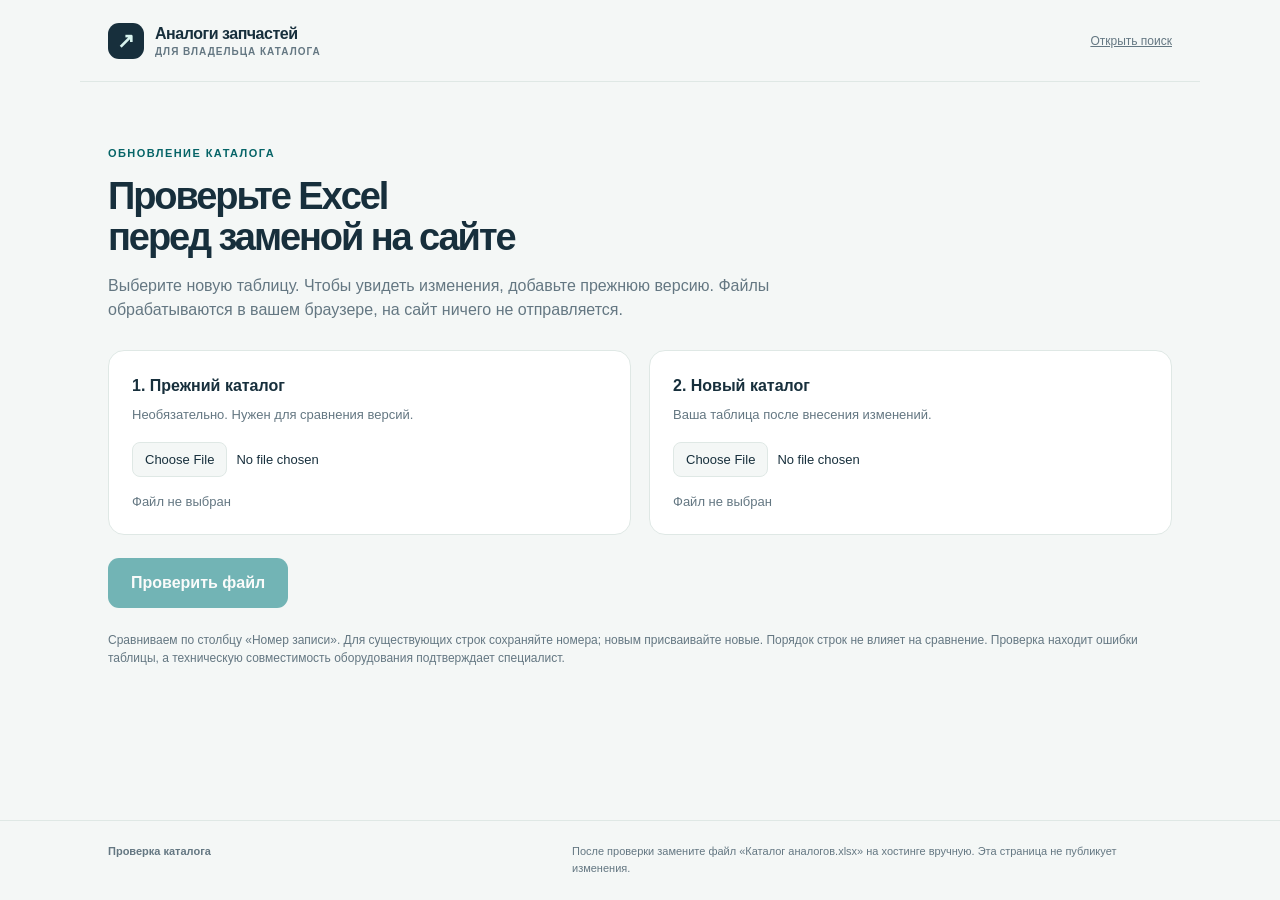
==== check.html @ 57da856e "Add files via upload" ====
<!doctype html>
<html lang="ru"><head><meta charset="utf-8"><meta name="viewport" content="width=device-width, initial-scale=1"><meta name="robots" content="noindex,nofollow"><title>Проверка обновления каталога</title><link rel="stylesheet" href="./assets/site.css"><script defer src="./assets/vendor/jszip.min.js"></script><script type="module" src="./assets/check.js"></script></head>
<body>
<header class="shell topbar"><a class="brand" href="./"><span class="mark" aria-hidden="true">↗</span><span>Аналоги запчастей<small>Для владельца каталога</small></span></a><a href="./" class="small-note">Открыть поиск</a></header>
<main class="shell"><section class="owner-intro"><div class="eyebrow">Обновление каталога</div><h1>Проверьте Excel<br>перед заменой на сайте</h1><p>Выберите новую таблицу. Чтобы увидеть изменения, добавьте прежнюю версию. Файлы обрабатываются в вашем браузере, на сайт ничего не отправляется.</p></section>
<div class="uploads"><section class="upload-box"><label for="oldFile">1. Прежний каталог</label><p>Необязательно. Нужен для сравнения версий.</p><input type="file" id="oldFile" accept=".xlsx"><div class="file-state" id="oldState">Файл не выбран</div></section><section class="upload-box"><label for="newFile">2. Новый каталог</label><p>Ваша таблица после внесения изменений.</p><input type="file" id="newFile" accept=".xlsx" required><div class="file-state" id="newState">Файл не выбран</div></section></div>
<div class="check-actions"><button type="button" class="primary" id="checkBtn" disabled>Проверить файл</button><button type="button" class="secondary" id="downloadBtn" hidden>Скачать отчёт</button><span id="progress" role="status" class="small-note"></span></div>
<p class="small-note">Сравниваем по столбцу «Номер записи». Для существующих строк сохраняйте номера; новым присваивайте новые. Порядок строк не влияет на сравнение. Проверка находит ошибки таблицы, а техническую совместимость оборудования подтверждает специалист.</p>
<section id="checkResults" class="check-results" aria-live="polite"></section>
</main><footer><div class="shell foot"><strong>Проверка каталога</strong><span>После проверки замените файл «Каталог аналогов.xlsx» на хостинге вручную. Эта страница не публикует изменения.</span></div></footer></body></html>
---- assets/site.css ----
:root{--ink:#172f3c;--muted:#647782;--accent:#087e80;--accent-dark:#066467;--line:#dfe8e5;--paper:#fff;--bg:#f4f7f6;--soft:#e7f2ef;--shadow:0 16px 45px #163d3b0b;--danger:#a43232}
*{box-sizing:border-box}body{margin:0;background:var(--bg);color:var(--ink);font:16px/1.5 -apple-system,BlinkMacSystemFont,"Segoe UI",sans-serif;-webkit-font-smoothing:antialiased}button,input,select{font:inherit}button,a{-webkit-tap-highlight-color:transparent}button{cursor:pointer}button:disabled{opacity:.55;cursor:wait}a{color:var(--accent-dark)}button:focus-visible,a:focus-visible,summary:focus-visible,input:focus-visible{outline:3px solid #63b5ab;outline-offset:4px}[hidden]{display:none!important}.shell{max-width:1120px;margin:auto;padding:0 28px}.topbar{min-height:82px;display:flex;align-items:center;justify-content:space-between;gap:18px;border-bottom:1px solid var(--line)}.brand{display:flex;align-items:center;gap:11px;font-weight:750;letter-spacing:-.03em;color:var(--ink);text-decoration:none}.mark{width:36px;height:36px;border-radius:11px;background:var(--ink);display:grid;place-items:center;color:#d9f4ef;font-size:21px}.brand small{display:block;color:var(--muted);font-size:10px;letter-spacing:.1em;text-transform:uppercase;font-weight:650;margin-top:-2px}.top-note{font-size:12px;color:var(--muted)}main{min-height:calc(100vh - 162px);padding-top:58px!important;padding-bottom:72px!important}.intro{max-width:750px;margin:0 auto 29px;text-align:center}.eyebrow{display:inline-flex;align-items:center;gap:8px;color:var(--accent-dark);font-weight:750;font-size:11px;letter-spacing:.13em;text-transform:uppercase}.dot{width:7px;height:7px;background:#28a49a;border-radius:50%}h1{font-size:clamp(34px,5vw,55px);line-height:1.08;letter-spacing:-.055em;margin:16px 0;font-weight:720}.intro p{max-width:580px;margin:auto;color:var(--muted);font-size:16px}.search-area{max-width:760px;margin:auto}.search-card{background:var(--paper);border:1px solid var(--line);border-radius:18px;padding:9px;box-shadow:var(--shadow);display:flex;align-items:center;gap:7px}.search-icon{width:23px;height:23px;margin-left:12px;color:var(--muted);flex:none}.search-card input{min-width:0;flex:1;border:0;outline:0;background:transparent;color:var(--ink);font-size:16px;padding:14px 4px;width:100%}.search-card input:focus-visible{outline-offset:0;outline-width:2px;border-radius:6px}.search-card input::-webkit-search-cancel-button{display:none}.search-card input::placeholder{color:#83939b}.clear{border:0;background:transparent;color:var(--muted);border-radius:10px;min-width:38px;min-height:44px;font-size:22px}.clear:hover{background:var(--bg)}.primary{border:0;border-radius:11px;background:var(--accent);color:white;font-weight:650;padding:13px 23px;min-height:46px}.primary:hover{background:var(--accent-dark)}.hint{margin:12px 5px;color:var(--muted);font-size:12px}.filters{display:flex;flex-wrap:wrap;gap:7px;margin-top:19px}.chip{border:1px solid var(--line);border-radius:30px;background:transparent;padding:8px 15px;color:var(--muted);font-size:13px;min-height:38px}.chip.active{background:var(--ink);color:white;border-color:var(--ink)}.chip:hover:not(.active){background:white;color:var(--ink)}.load-state{max-width:760px;margin:32px auto;text-align:center;color:var(--muted);font-size:14px}.spinner{display:inline-block;width:15px;height:15px;border:2px solid var(--line);border-top-color:var(--accent);border-radius:50%;vertical-align:-2px;margin-right:10px;animation:spin 1s linear infinite}@keyframes spin{to{transform:rotate(360deg)}}.welcome{max-width:760px;text-align:center;margin:36px auto 0;padding:28px;border-top:1px solid var(--line)}.welcome-icon{font-size:32px;line-height:1;color:var(--accent)}.welcome h2{font-size:17px;margin:10px 0 7px;letter-spacing:-.02em}.welcome p{max-width:480px;margin:0 auto;color:var(--muted);font-size:14px}.examples{display:flex;flex-wrap:wrap;justify-content:center;align-items:center;gap:4px 9px;margin:18px 0;font-size:12px;color:var(--muted)}.examples button{border:0;background:var(--soft);border-radius:7px;color:var(--accent-dark);padding:7px 9px;min-height:36px}.catalog-count{color:var(--muted);font-size:12px}.results{margin:36px auto 0;max-width:960px}.results-head{display:flex;align-items:center;justify-content:space-between;gap:15px;margin-bottom:16px}.results-head h2{font-size:20px;letter-spacing:-.025em;margin:0}.count{font-size:12px;color:var(--muted);text-align:right}.cards{display:grid;grid-template-columns:1fr 1fr;gap:16px;align-items:start}.card{min-width:0;background:var(--paper);border:1px solid var(--line);border-radius:17px;overflow:hidden;box-shadow:0 5px 18px #183d3b04}.card-top{padding:19px 21px 17px;border-bottom:1px solid var(--line);background:linear-gradient(130deg,#f8fbfa,white)}.kicker{color:var(--muted);font-size:11px;letter-spacing:.07em;text-transform:uppercase;font-weight:650}.model{font-size:22px;font-weight:740;letter-spacing:-.035em;margin:3px 0;overflow-wrap:anywhere;white-space:pre-line}.brand-name{color:var(--muted);font-size:12px}.card-category{display:inline-block;margin-top:9px;font-size:10px;letter-spacing:.03em;background:var(--soft);color:var(--accent-dark);padding:3px 8px;border-radius:6px}.match{padding:17px 21px;border-bottom:1px solid var(--line)}.match:last-child{border-bottom:0}.match-label{font-size:11px;color:var(--accent-dark);font-weight:650;margin-bottom:5px}.match-label.caution{color:#946322}.match-line{display:flex;align-items:start;justify-content:space-between;gap:10px}.match-model{font-size:16px;font-weight:680;overflow-wrap:anywhere;white-space:pre-line;line-height:1.4}.copy{display:inline-flex;align-items:center;gap:5px;flex:none;border:1px solid var(--line);background:white;color:var(--muted);padding:7px 9px;border-radius:8px;font-size:11px;min-height:36px}.copy:hover{border-color:var(--accent);color:var(--accent)}.copy svg{width:13px;height:13px}.details{margin-top:11px;font-size:12px;color:var(--muted)}summary{cursor:pointer;min-height:28px;padding:3px 0;color:var(--accent-dark);list-style-position:inside}.spec-block{margin:10px 0;white-space:pre-line;overflow-wrap:anywhere}.spec-block strong{display:block;color:var(--ink);font-size:11px;margin-bottom:3px}.spec-block p{margin:0}.card-more{border:0;border-top:1px solid var(--line);width:100%;color:var(--accent-dark);background:#fafcfb;padding:13px;font-size:13px}.secondary{border:1px solid var(--line);border-radius:10px;background:white;color:var(--ink);min-height:44px;padding:10px 20px;font-weight:600}.secondary:hover{border-color:var(--accent)}.more{display:block;margin:24px auto 0}.empty-state{max-width:760px;margin:34px auto;text-align:center;padding:32px 22px;border:1px dashed #ccdcd7;border-radius:16px;color:var(--muted)}.empty-state h2{color:var(--ink);font-size:18px;margin:0 0 8px}.empty-state p{font-size:14px;margin:6px 0}.load-error{background:#fff7f3;border:1px solid #efd4c4;border-radius:14px;padding:22px;color:var(--ink)}.load-error p{margin:5px 0 15px}.contact-slot:empty{display:none}footer{border-top:1px solid var(--line);padding:22px 0;color:var(--muted);font-size:11px}.foot{display:flex;justify-content:space-between;gap:15px;align-items:start}.foot strong{white-space:nowrap;font-weight:650}.foot>span{max-width:600px}.contacts{display:flex;flex-direction:column;gap:4px;white-space:nowrap}.toast{position:fixed;bottom:24px;left:50%;transform:translateX(-50%);z-index:10;max-width:calc(100vw - 32px);background:var(--ink);color:white;padding:12px 21px;border-radius:10px;font-size:14px;box-shadow:var(--shadow)}
.owner-intro{max-width:800px;margin-bottom:28px}.owner-intro h1{font-size:38px;margin:12px 0}.owner-intro p{color:var(--muted);max-width:690px}.uploads{display:grid;grid-template-columns:1fr 1fr;gap:18px}.upload-box{background:white;border:1px solid var(--line);border-radius:16px;padding:23px;min-width:0}.upload-box label{display:block;font-size:16px;font-weight:700;margin-bottom:7px}.upload-box p{font-size:13px;color:var(--muted);margin:0 0 17px}.upload-box input{max-width:100%;font-size:13px}.upload-box input::file-selector-button{border:1px solid var(--line);padding:9px 12px;border-radius:8px;background:var(--bg);color:var(--ink);cursor:pointer;margin-right:9px}.file-state{margin-top:15px;color:var(--muted);font-size:13px;overflow-wrap:anywhere}.check-actions{display:flex;gap:10px;align-items:center;margin:23px 0;flex-wrap:wrap}.check-results{margin-top:28px}.check-message{padding:21px;border-radius:14px;border:1px solid var(--line);background:white}.check-message.ok{background:var(--soft);border-color:#c5dfd5}.check-message.bad{background:#fff3f1;border-color:#efd1cc}.check-message h2{font-size:19px;margin:0 0 7px}.check-message p{font-size:14px;margin:5px 0;color:var(--muted)}.metrics{display:grid;grid-template-columns:repeat(4,1fr);gap:12px;margin:19px 0}.metric{background:white;border:1px solid var(--line);border-radius:12px;padding:17px;font-size:13px;color:var(--muted)}.metric b{display:block;font-size:28px;color:var(--ink);font-weight:700}.issue-list{padding-left:22px;font-size:13px}.issue-list li{margin-bottom:8px}.review-group{margin-top:18px;background:white;padding:18px 21px;border:1px solid var(--line);border-radius:13px}.review-group>summary{font-size:15px;font-weight:650}.review-row{border-top:1px solid var(--line);margin-top:14px;padding-top:14px;font-size:13px;overflow-wrap:anywhere}.review-row strong{display:block}.change-field{margin:10px 0;padding-left:12px;border-left:2px solid var(--line)}.before{color:#9b4840;white-space:pre-wrap}.after{color:var(--accent-dark);white-space:pre-wrap}.small-note{font-size:12px;color:var(--muted)}
@media(max-width:680px){.shell{padding:0 17px}.topbar{min-height:68px}.brand{font-size:15px;gap:8px}.mark{width:32px;height:32px}.top-note{display:none}main{padding-top:36px!important;padding-bottom:48px!important}.intro{margin-bottom:24px}h1{font-size:36px;margin:14px 0}.intro p{font-size:14px;max-width:340px}.search-card{padding:6px;gap:2px;border-radius:14px}.search-icon{margin-left:6px;width:20px;height:20px}.search-card input{padding:13px 3px}.search-card input::placeholder{font-size:13px}.primary.search-btn{padding:12px 13px;font-size:14px}.clear{min-width:29px}.hint{font-size:11px}.filters{gap:6px;margin-top:15px}.chip{font-size:12px;padding:8px 12px}.welcome{margin-top:25px;padding:23px 8px 4px}.welcome h2{font-size:16px}.welcome p{font-size:13px}.examples{gap:5px}.results{margin-top:28px}.results-head h2{font-size:17px}.count{font-size:11px}.cards{grid-template-columns:1fr;gap:13px}.card-top,.match{padding:16px 18px}.model{font-size:21px}.foot{display:block}.foot>span{display:block;margin-top:5px}.owner-intro h1{font-size:31px}.uploads{grid-template-columns:1fr}.upload-box{padding:20px}.metrics{grid-template-columns:1fr 1fr}.review-group{padding:15px}.metric{padding:13px}.check-actions{align-items:stretch;flex-direction:column}.check-actions button{width:100%}}
.contacts a{display:block}.has-query main{padding-top:30px!important}.has-query .intro h1{font-size:39px;margin:11px 0}.has-query .intro p{display:none}.has-query .intro{margin-bottom:21px}.card>.match-wrap+.match-wrap{border-top:1px solid var(--line)}
@media(max-width:680px){.has-query main{padding-top:24px!important}.has-query .intro h1{font-size:28px;line-height:1.12}.has-query .intro{margin-bottom:20px}.has-query .results{margin-top:23px}.match{padding-top:14px;padding-bottom:14px}}
@media(prefers-reduced-motion:reduce){*{animation:none!important;scroll-behavior:auto!important}}
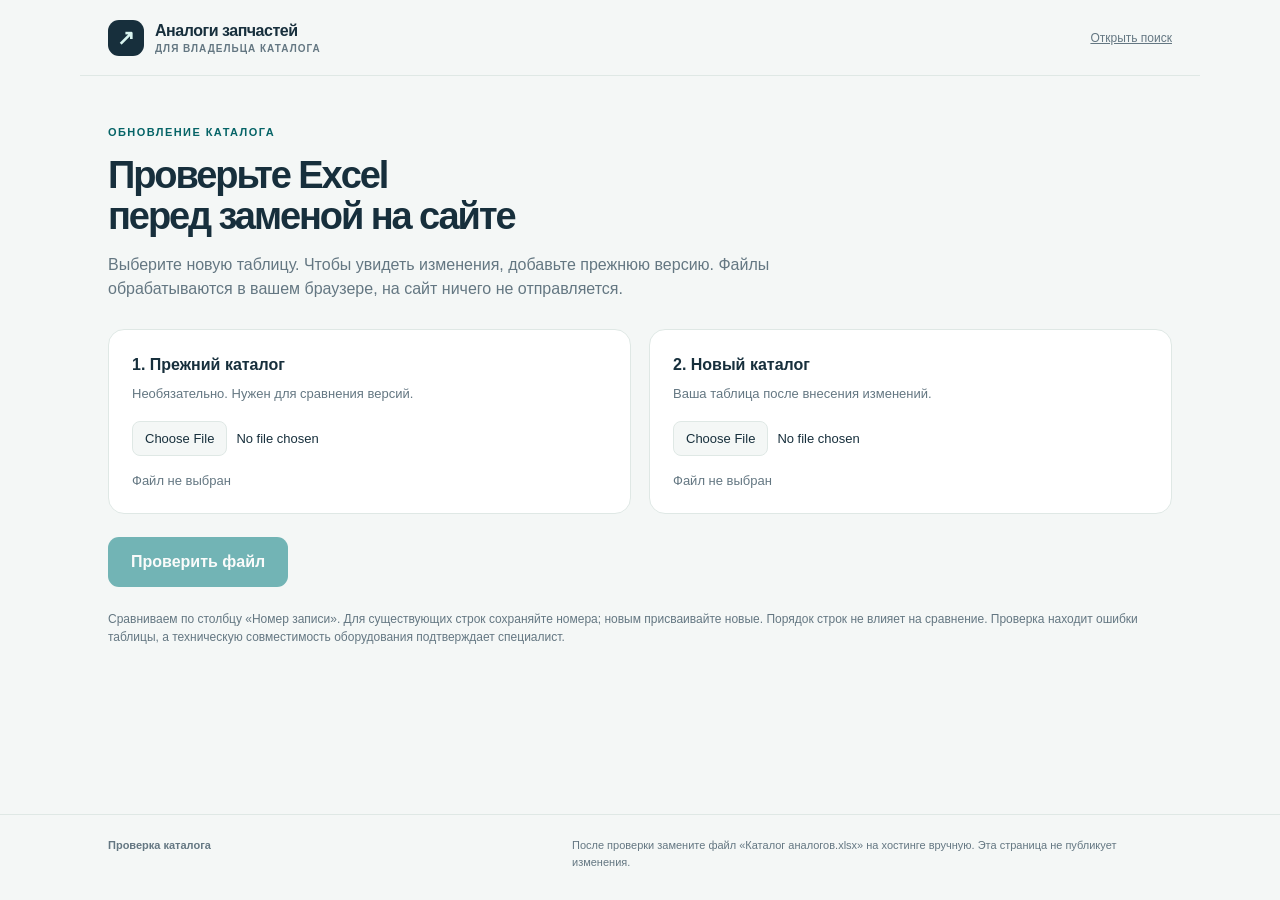
==== commit 84a52f6e: "Add files via upload" ====
--- a/check.html
+++ b/check.html
@@ -1,10 +1,10 @@
-<!doctype html>
-<html lang="ru"><head><meta charset="utf-8"><meta name="viewport" content="width=device-width, initial-scale=1"><meta name="robots" content="noindex,nofollow"><title>Проверка обновления каталога</title><link rel="stylesheet" href="./assets/site.css"><script defer src="./assets/vendor/jszip.min.js"></script><script type="module" src="./assets/check.js"></script></head>
-<body>
-<header class="shell topbar"><a class="brand" href="./"><span class="mark" aria-hidden="true">↗</span><span>Аналоги запчастей<small>Для владельца каталога</small></span></a><a href="./" class="small-note">Открыть поиск</a></header>
-<main class="shell"><section class="owner-intro"><div class="eyebrow">Обновление каталога</div><h1>Проверьте Excel<br>перед заменой на сайте</h1><p>Выберите новую таблицу. Чтобы увидеть изменения, добавьте прежнюю версию. Файлы обрабатываются в вашем браузере, на сайт ничего не отправляется.</p></section>
-<div class="uploads"><section class="upload-box"><label for="oldFile">1. Прежний каталог</label><p>Необязательно. Нужен для сравнения версий.</p><input type="file" id="oldFile" accept=".xlsx"><div class="file-state" id="oldState">Файл не выбран</div></section><section class="upload-box"><label for="newFile">2. Новый каталог</label><p>Ваша таблица после внесения изменений.</p><input type="file" id="newFile" accept=".xlsx" required><div class="file-state" id="newState">Файл не выбран</div></section></div>
-<div class="check-actions"><button type="button" class="primary" id="checkBtn" disabled>Проверить файл</button><button type="button" class="secondary" id="downloadBtn" hidden>Скачать отчёт</button><span id="progress" role="status" class="small-note"></span></div>
-<p class="small-note">Сравниваем по столбцу «Номер записи». Для существующих строк сохраняйте номера; новым присваивайте новые. Порядок строк не влияет на сравнение. Проверка находит ошибки таблицы, а техническую совместимость оборудования подтверждает специалист.</p>
-<section id="checkResults" class="check-results" aria-live="polite"></section>
-</main><footer><div class="shell foot"><strong>Проверка каталога</strong><span>После проверки замените файл «Каталог аналогов.xlsx» на хостинге вручную. Эта страница не публикует изменения.</span></div></footer></body></html>
+<!doctype html>
+<html lang="ru"><head><meta charset="utf-8"><meta name="viewport" content="width=device-width, initial-scale=1"><meta name="robots" content="noindex,nofollow"><title>Проверка обновления каталога</title><link rel="stylesheet" href="./assets/site.css?v=20261116-2"><script defer src="./assets/vendor/jszip.min.js?v=20261116-2"></script><script type="module" src="./assets/check.js?v=20261116-2"></script></head>
+<body>
+<header class="shell topbar"><a class="brand" href="./"><span class="mark" aria-hidden="true">↗</span><span>Аналоги запчастей<small>Для владельца каталога</small></span></a><a href="./" class="small-note">Открыть поиск</a></header>
+<main class="shell"><section class="owner-intro"><div class="eyebrow">Обновление каталога</div><h1>Проверьте Excel<br>перед заменой на сайте</h1><p>Выберите новую таблицу. Чтобы увидеть изменения, добавьте прежнюю версию. Файлы обрабатываются в вашем браузере, на сайт ничего не отправляется.</p></section>
+<div class="uploads"><section class="upload-box"><label for="oldFile">1. Прежний каталог</label><p>Необязательно. Нужен для сравнения версий.</p><input type="file" id="oldFile" accept=".xlsx"><div class="file-state" id="oldState">Файл не выбран</div></section><section class="upload-box"><label for="newFile">2. Новый каталог</label><p>Ваша таблица после внесения изменений.</p><input type="file" id="newFile" accept=".xlsx" required><div class="file-state" id="newState">Файл не выбран</div></section></div>
+<div class="check-actions"><button type="button" class="primary" id="checkBtn" disabled>Проверить файл</button><button type="button" class="secondary" id="downloadBtn" hidden>Скачать отчёт</button><span id="progress" role="status" class="small-note"></span></div>
+<p class="small-note">Сравниваем по столбцу «Номер записи». Для существующих строк сохраняйте номера; новым присваивайте новые. Порядок строк не влияет на сравнение. Проверка находит ошибки таблицы, а техническую совместимость оборудования подтверждает специалист.</p>
+<section id="checkResults" class="check-results" aria-live="polite"></section>
+</main><footer><div class="shell foot"><strong>Проверка каталога</strong><span>После проверки замените файл «Каталог аналогов.xlsx» на хостинге вручную. Эта страница не публикует изменения.</span></div></footer></body></html>
--- a/assets/site.css
+++ b/assets/site.css
@@ -4,4 +4,18 @@
 @media(max-width:680px){.shell{padding:0 17px}.topbar{min-height:68px}.brand{font-size:15px;gap:8px}.mark{width:32px;height:32px}.top-note{display:none}main{padding-top:36px!important;padding-bottom:48px!important}.intro{margin-bottom:24px}h1{font-size:36px;margin:14px 0}.intro p{font-size:14px;max-width:340px}.search-card{padding:6px;gap:2px;border-radius:14px}.search-icon{margin-left:6px;width:20px;height:20px}.search-card input{padding:13px 3px}.search-card input::placeholder{font-size:13px}.primary.search-btn{padding:12px 13px;font-size:14px}.clear{min-width:29px}.hint{font-size:11px}.filters{gap:6px;margin-top:15px}.chip{font-size:12px;padding:8px 12px}.welcome{margin-top:25px;padding:23px 8px 4px}.welcome h2{font-size:16px}.welcome p{font-size:13px}.examples{gap:5px}.results{margin-top:28px}.results-head h2{font-size:17px}.count{font-size:11px}.cards{grid-template-columns:1fr;gap:13px}.card-top,.match{padding:16px 18px}.model{font-size:21px}.foot{display:block}.foot>span{display:block;margin-top:5px}.owner-intro h1{font-size:31px}.uploads{grid-template-columns:1fr}.upload-box{padding:20px}.metrics{grid-template-columns:1fr 1fr}.review-group{padding:15px}.metric{padding:13px}.check-actions{align-items:stretch;flex-direction:column}.check-actions button{width:100%}}
 .contacts a{display:block}.has-query main{padding-top:30px!important}.has-query .intro h1{font-size:39px;margin:11px 0}.has-query .intro p{display:none}.has-query .intro{margin-bottom:21px}.card>.match-wrap+.match-wrap{border-top:1px solid var(--line)}
 @media(max-width:680px){.has-query main{padding-top:24px!important}.has-query .intro h1{font-size:28px;line-height:1.12}.has-query .intro{margin-bottom:20px}.has-query .results{margin-top:23px}.match{padding-top:14px;padding-bottom:14px}}
+/* Search-first catalogue: the replacement code is the primary content. */
+.topbar{position:sticky;top:0;background:var(--bg);z-index:5;min-height:76px}.header-order{font-size:13px;padding:11px 17px;min-height:42px;white-space:nowrap}.header-order span{margin-left:12px}main{padding-top:43px!important}.intro h1{font-size:clamp(34px,4vw,49px);margin:13px 0}.intro p{font-size:15px}.intro{margin-bottom:24px}.has-query main{padding-top:23px!important}.has-query .intro{margin-bottom:17px}.has-query .intro .eyebrow{display:none}.has-query .intro h1{font-size:26px;line-height:1.2;margin:0}.has-query .intro h1 br{display:none}.results{max-width:960px;margin-top:28px}.cards{grid-template-columns:1fr;gap:25px}.card{border-radius:18px;box-shadow:var(--shadow)}.exact-card{border-color:#b7d8ce}.card-top{padding:21px 24px;background:#eaf3ef}.similar-card .card-top{background:#f1f4f3}.found-context{display:flex;justify-content:space-between;gap:10px;align-items:center;margin-bottom:9px}.kicker{font-size:11px;letter-spacing:.06em}.match-status{font-size:11px;color:var(--accent-dark);font-weight:600}.similar-card .match-status{color:var(--muted)}.model{font-size:26px;line-height:1.25;margin:3px 0 7px}.source-meta{display:flex;gap:7px 14px;flex-wrap:wrap;align-items:center;color:var(--muted);font-size:12px}.source-meta>span+span:not(.voltage){border-left:1px solid #cbdad4;padding-left:14px}.voltage{display:inline-block;background:#fff0d0;border:1px solid #e5c991;border-radius:5px;padding:2px 7px;font-size:11px;color:#765312;font-weight:750;letter-spacing:0;white-space:nowrap}.options-section{padding:20px 24px 23px}.options-section+.options-section{border-top:1px solid var(--line)}.options-heading{display:flex;align-items:center;gap:10px;margin-bottom:15px}.options-heading h3{font-size:17px;margin:0;letter-spacing:-.025em}.options-heading>span{font-size:11px;min-width:24px;text-align:center;padding:2px 6px;border-radius:20px;background:var(--soft);color:var(--accent-dark);font-weight:700}.options-grid{display:grid;grid-template-columns:1fr 1fr;gap:12px}.options-grid>.match{padding:16px 17px;background:white;border:1px solid var(--line);border-radius:12px;min-width:0}.match-label{font-size:11px;font-weight:700;margin-bottom:5px}.match-model{font-size:20px;line-height:1.3;font-weight:750;letter-spacing:-.025em;margin:0;white-space:pre-line;overflow-wrap:anywhere}.option-title{display:flex;gap:7px;align-items:center;flex-wrap:wrap;margin-bottom:4px}.brand-name{font-size:12px}.quick-specs{font-size:12px;color:var(--muted);line-height:1.5;margin:10px 0 0;overflow-wrap:anywhere}.match-actions{display:flex;gap:8px;align-items:center;flex-wrap:wrap;margin-top:13px}.option-order{min-height:38px;padding:8px 12px;font-size:12px;border-radius:8px}.copy{min-height:38px;font-size:11px;padding:8px 10px}.details{margin-top:9px;font-size:12px}.details summary{font-size:11px;min-height:30px}.spec-block{line-height:1.6}.order-dialog{border:1px solid var(--line);border-radius:19px;background:var(--paper);color:var(--ink);padding:27px;max-width:570px;width:calc(100% - 32px);max-height:calc(100dvh - 32px);box-shadow:0 24px 90px #102b3240;overflow-y:auto}.order-dialog::backdrop{background:#132d3a66;backdrop-filter:blur(3px)}.dialog-head{display:flex;justify-content:space-between;gap:10px;align-items:start}.dialog-head h2{font-size:25px;letter-spacing:-.03em;margin:7px 0}.dialog-close{border:1px solid var(--line);background:var(--bg);border-radius:10px;min-width:38px;min-height:38px;color:var(--ink);font-size:24px;line-height:1}.order-description{color:var(--muted);font-size:14px;margin:10px 0 20px}.order-dialog label{display:block;font-size:12px;font-weight:700;margin-bottom:8px}.order-dialog textarea{width:100%;resize:vertical;min-height:150px;max-height:310px;border:1px solid #c9d9d2;border-radius:10px;background:#f8fbf9;color:var(--ink);font-family:inherit;font-size:14px;line-height:1.65;padding:14px}.order-steps{display:grid;grid-template-columns:1fr 1fr;gap:9px;margin:17px 0 12px}.order-steps>*{text-align:center;font-size:12px;min-height:44px;padding:12px 9px;border-radius:9px}.max-button{display:block;text-decoration:none}.order-dialog .small-note{margin:0;min-height:34px}
+@media(max-width:680px){.topbar{min-height:68px;gap:8px}.brand{font-size:13px;gap:7px}.brand small{font-size:8px}.mark{width:29px;height:29px;border-radius:9px}.header-order{font-size:11px;padding:10px 11px;min-height:38px}.header-order span{display:none}.intro .eyebrow{font-size:9px;letter-spacing:.08em}.intro h1{font-size:34px}.has-query main{padding-top:18px!important}.has-query .intro h1{font-size:19px}.has-query .intro{margin-bottom:15px}.has-query .intro h1 br{display:inline}.has-query .intro h1 br:after{content:' '}.filters{margin-top:12px}.has-query .results{margin-top:20px}.results-head h2{font-size:16px}.count{font-size:10px}.cards{gap:18px}.card-top{padding:17px}.found-context{align-items:start}.match-status{font-size:10px;text-align:right}.model{font-size:23px}.source-meta{font-size:11px;gap:6px 10px}.source-meta>span+span:not(.voltage){padding-left:10px}.options-section{padding:17px 13px}.options-heading{margin:0 4px 12px}.options-heading h3{font-size:16px}.options-grid{grid-template-columns:1fr;gap:10px}.options-grid>.match{padding:15px}.match-model{font-size:21px}.match-actions{gap:7px;margin-top:12px}.option-order{font-size:12px;flex:1;min-height:41px}.copy{min-height:41px}.quick-specs{font-size:12px}.order-dialog{padding:20px}.dialog-head h2{font-size:22px}.order-steps{grid-template-columns:1fr}.order-steps>*{font-size:13px}.order-dialog textarea{font-size:16px}.order-description{font-size:13px}}
+.context-explanation{font-size:13px;color:var(--muted);line-height:1.6;max-width:720px;margin:-3px 0 16px}.context-relation{font-size:12px;color:var(--muted);margin:8px 0 0;overflow-wrap:anywhere}.unknown-brand{color:#78858c;font-size:11px}.article-context{background:#fafcfb}.article-context .options-heading h3{font-size:16px}
+@media(max-width:680px){.options-heading{align-items:flex-start}.options-heading h3{line-height:1.4}.options-heading>span{flex:none;margin-top:2px}.context-explanation{font-size:12px;padding:0 4px}.article-context .options-heading h3{font-size:15px}}
+/* Compact replacement list: manufacturer + full model, one result per row. */
+.has-query .intro{display:none}.has-query .results{margin-top:22px}.options-section{padding:17px 22px}.options-grid{display:block;border-top:1px solid var(--line)}.options-grid>.match{display:grid;grid-template-columns:minmax(0,1fr) auto;align-items:center;gap:0 16px;padding:13px 0;border:0;border-bottom:1px solid var(--line);border-radius:0;background:transparent}.options-grid>.match:last-child{border-bottom:0}.result-main{min-width:0}.result-identity{display:flex;align-items:baseline;flex-wrap:wrap;gap:3px 10px}.result-identity .brand-name{font-size:14px;color:var(--muted)}.result-identity .unknown-brand{font-size:12px}.result-identity .match-model{font-size:18px;line-height:1.45}.match-label{font-size:10px;margin-bottom:2px;font-weight:600}.match-actions{margin:0;gap:6px;flex-wrap:nowrap}.option-order{font-size:11px;min-height:35px;padding:7px 12px}.copy{min-height:35px;padding:7px 9px}.context-relation{display:block;font-size:11px;margin-top:3px}.match>.details{grid-column:1/-1;margin-top:2px}.details summary{min-height:24px;padding:2px 0;font-size:10px}.options-heading{margin-bottom:10px}.options-heading h3{font-size:16px}.card-top{padding:17px 22px}.model{font-size:24px}.context-explanation{font-size:12px;margin-bottom:11px;line-height:1.5}.article-context{background:#fbfcfc}.card{box-shadow:none}.brand-name.unknown-brand{color:#7c878d}
+@media(max-width:680px){.options-section{padding:14px 16px}.options-heading{margin-left:0}.options-heading h3{font-size:15px}.options-grid>.match{gap:8px;padding:12px 0;grid-template-columns:1fr}.result-identity{gap:2px 8px}.result-identity .brand-name{font-size:13px}.result-identity .match-model{font-size:18px}.match-actions{justify-content:flex-start;margin-top:2px}.option-order{flex:none;min-height:36px;padding:7px 15px}.copy{min-height:36px}.match>.details{margin-top:0}.card-top{padding:15px 17px}.context-explanation{padding:0}.context-relation{margin-top:2px}}
+.options-grid .match-label{display:none}.options-grid .match-label.caution{display:block}.options-grid>.match{padding-top:11px;padding-bottom:11px}.result-identity .brand-name{font-size:14px}.result-identity .match-model{font-size:18px}
+.no-analog-state h3{font-size:18px;margin:0 0 7px}.no-analog-state p{font-size:14px;color:var(--muted);margin:0 0 16px}.no-analog-state{padding-top:24px;padding-bottom:24px}
+.source-evidence{margin-top:13px;padding:11px 12px;border-left:2px solid #bdd9d0;background:#f4f8f6;font-size:11px;overflow-wrap:anywhere}.source-evidence p{margin:5px 0;white-space:pre-line}.source-evidence small{color:var(--muted)}.basis-explanation{font-size:12px;line-height:1.6;color:var(--muted);margin:10px 0}
+.quick-messengers{display:inline-flex;flex-wrap:wrap;gap:5px 14px;margin-left:4px;vertical-align:middle}.quick-messengers a{display:inline-flex;align-items:center;min-height:32px}.order-steps{grid-template-columns:1fr;gap:17px}.order-steps>.messenger-choice{padding:0;text-align:left;min-height:0}.messenger-choice p{font-size:12px;color:var(--muted);font-weight:600;margin:0 0 9px}.messenger-options{display:grid;grid-template-columns:repeat(3,minmax(0,1fr));gap:8px}.messenger-link{display:flex;justify-content:center;align-items:center;border:1px solid #c9d9d2;background:white;color:var(--ink);border-radius:9px;min-height:45px;padding:10px 5px;text-decoration:none;font-size:13px;font-weight:650}.messenger-link:hover{background:var(--soft);border-color:var(--accent)}
+@media(max-width:680px){.max-slot{line-height:1.7}.quick-messengers{gap:4px 14px;margin-left:0}.messenger-options{gap:6px}.messenger-link{font-size:12px;min-height:45px}}
 @media(prefers-reduced-motion:reduce){*{animation:none!important;scroll-behavior:auto!important}}
+
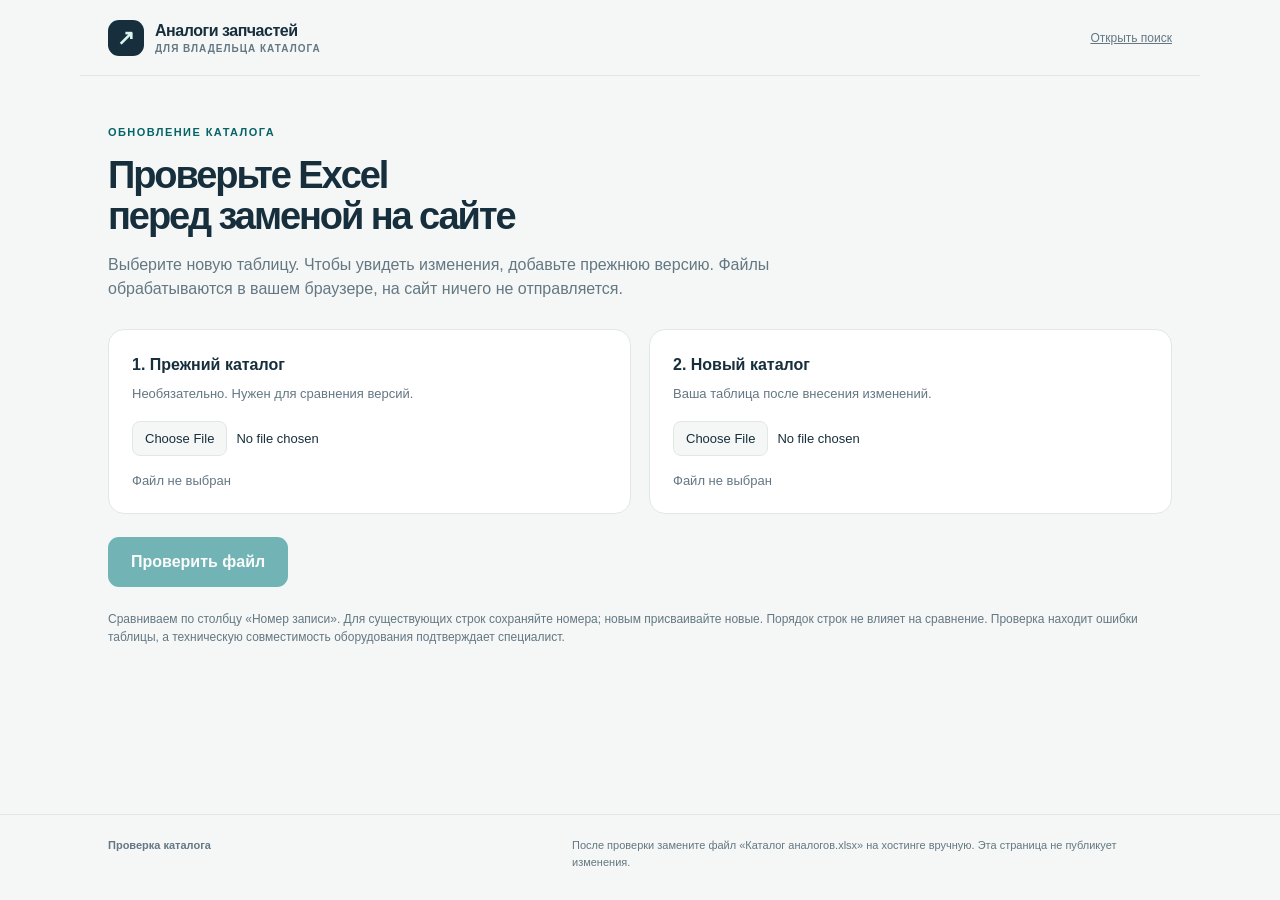
==== commit 8bda6d42: "Add files via upload" ====
--- a/check.html
+++ b/check.html
@@ -1,5 +1,5 @@
 <!doctype html>
-<html lang="ru"><head><meta charset="utf-8"><meta name="viewport" content="width=device-width, initial-scale=1"><meta name="robots" content="noindex,nofollow"><title>Проверка обновления каталога</title><link rel="stylesheet" href="./assets/site.css?v=20261116-2"><script defer src="./assets/vendor/jszip.min.js?v=20261116-2"></script><script type="module" src="./assets/check.js?v=20261116-2"></script></head>
+<html lang="ru"><head><meta charset="utf-8"><meta name="viewport" content="width=device-width, initial-scale=1"><meta name="robots" content="noindex,nofollow"><title>Проверка обновления каталога</title><link rel="stylesheet" href="./assets/site.css?v=20261116-3"><script defer src="./assets/vendor/jszip.min.js?v=20261116-3"></script><script type="module" src="./assets/check.js?v=20261116-3"></script></head>
 <body>
 <header class="shell topbar"><a class="brand" href="./"><span class="mark" aria-hidden="true">↗</span><span>Аналоги запчастей<small>Для владельца каталога</small></span></a><a href="./" class="small-note">Открыть поиск</a></header>
 <main class="shell"><section class="owner-intro"><div class="eyebrow">Обновление каталога</div><h1>Проверьте Excel<br>перед заменой на сайте</h1><p>Выберите новую таблицу. Чтобы увидеть изменения, добавьте прежнюю версию. Файлы обрабатываются в вашем браузере, на сайт ничего не отправляется.</p></section>
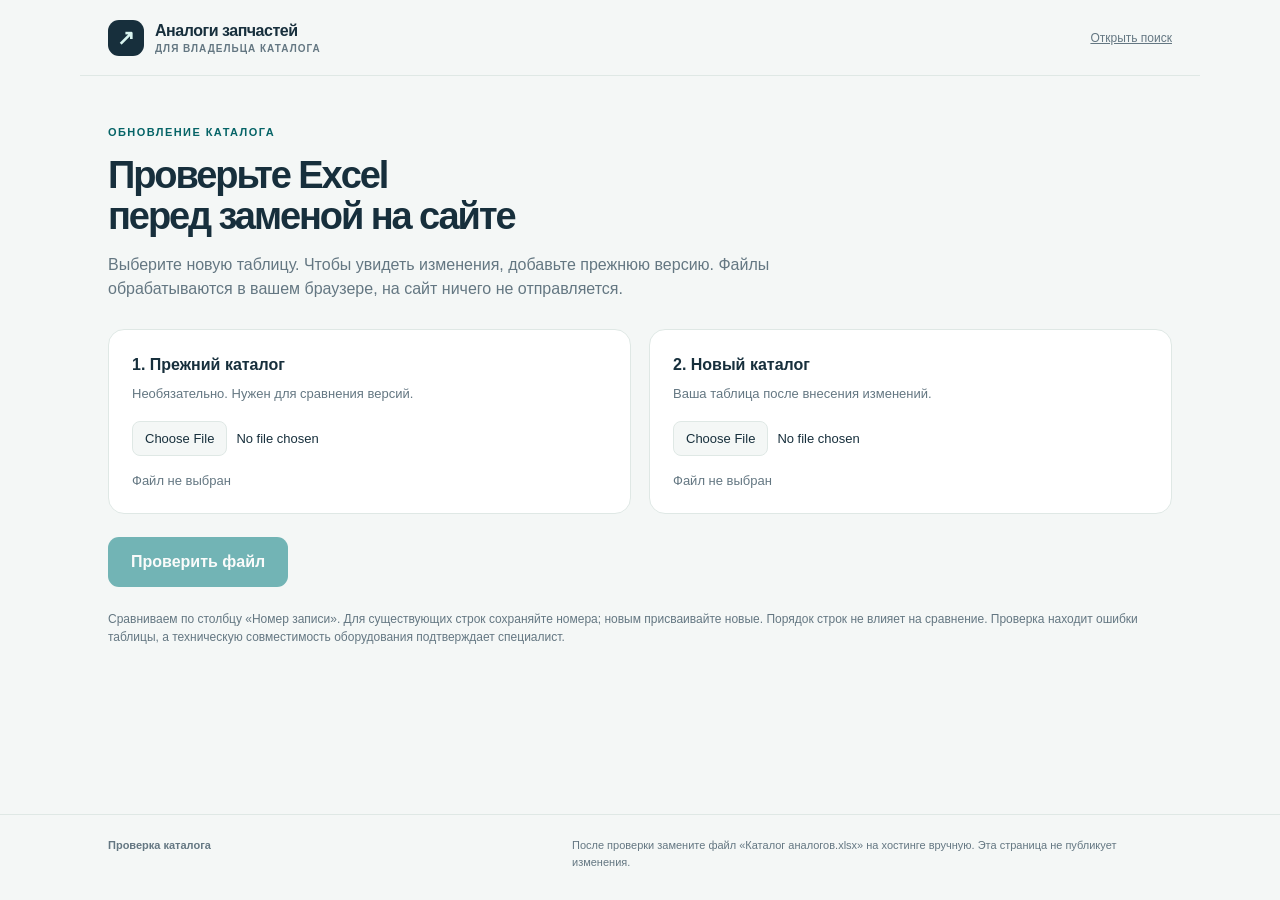
==== commit c7870adb: "Add files via upload" ====
--- a/check.html
+++ b/check.html
@@ -1,5 +1,5 @@
 <!doctype html>
-<html lang="ru"><head><meta charset="utf-8"><meta name="viewport" content="width=device-width, initial-scale=1"><meta name="robots" content="noindex,nofollow"><title>Проверка обновления каталога</title><link rel="stylesheet" href="./assets/site.css?v=20261116-3"><script defer src="./assets/vendor/jszip.min.js?v=20261116-3"></script><script type="module" src="./assets/check.js?v=20261116-3"></script></head>
+<html lang="ru"><head><meta charset="utf-8"><meta name="viewport" content="width=device-width, initial-scale=1"><meta name="robots" content="noindex,nofollow"><title>Проверка обновления каталога</title><link rel="stylesheet" href="./assets/site.css?v=20261117-check1"><script defer src="./assets/vendor/jszip.min.js?v=20261117-check1"></script><script type="module" src="./assets/check.js?v=20261117-check1"></script><link rel="icon" type="image/svg+xml" href="./assets/checker-icon.svg?v=20261117-check1"><link rel="icon" type="image/png" sizes="32x32" href="./assets/checker-icon-32.png?v=20261117-check1"><link rel="apple-touch-icon" sizes="180x180" href="./assets/checker-icon-180.png?v=20261117-check1"><meta name="application-name" content="Проверка Excel"><meta name="apple-mobile-web-app-title" content="Проверка Excel"></head>
 <body>
 <header class="shell topbar"><a class="brand" href="./"><span class="mark" aria-hidden="true">↗</span><span>Аналоги запчастей<small>Для владельца каталога</small></span></a><a href="./" class="small-note">Открыть поиск</a></header>
 <main class="shell"><section class="owner-intro"><div class="eyebrow">Обновление каталога</div><h1>Проверьте Excel<br>перед заменой на сайте</h1><p>Выберите новую таблицу. Чтобы увидеть изменения, добавьте прежнюю версию. Файлы обрабатываются в вашем браузере, на сайт ничего не отправляется.</p></section>
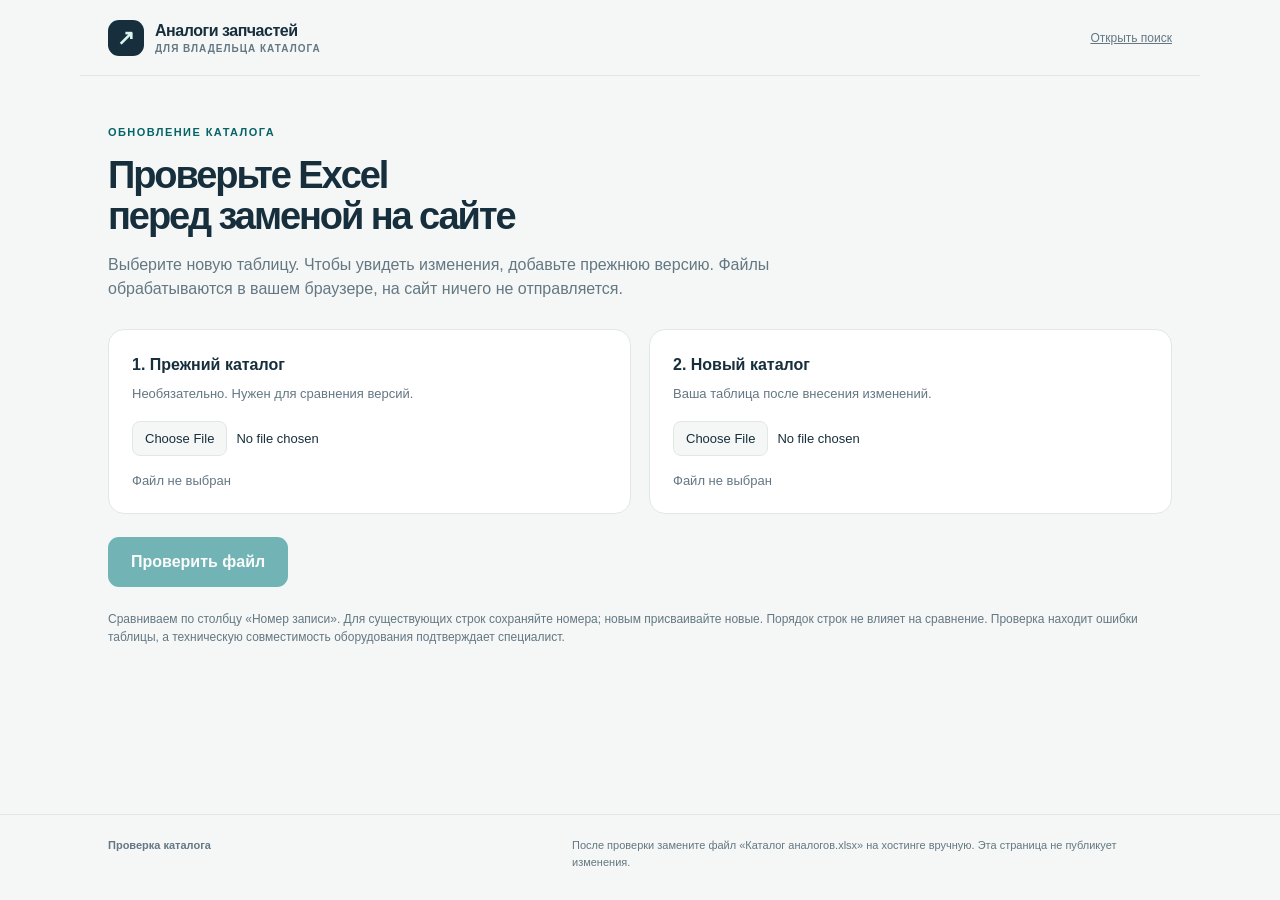
==== commit 1c412458: "Add files via upload" ====
--- a/check.html
+++ b/check.html
@@ -1,5 +1,5 @@
 <!doctype html>
-<html lang="ru"><head><meta charset="utf-8"><meta name="viewport" content="width=device-width, initial-scale=1"><meta name="robots" content="noindex,nofollow"><title>Проверка обновления каталога</title><link rel="stylesheet" href="./assets/site.css?v=20261117-check1"><script defer src="./assets/vendor/jszip.min.js?v=20261117-check1"></script><script type="module" src="./assets/check.js?v=20261117-check1"></script><link rel="icon" type="image/svg+xml" href="./assets/checker-icon.svg?v=20261117-check1"><link rel="icon" type="image/png" sizes="32x32" href="./assets/checker-icon-32.png?v=20261117-check1"><link rel="apple-touch-icon" sizes="180x180" href="./assets/checker-icon-180.png?v=20261117-check1"><meta name="application-name" content="Проверка Excel"><meta name="apple-mobile-web-app-title" content="Проверка Excel"></head>
+<html lang="ru"><head><meta charset="utf-8"><meta name="viewport" content="width=device-width, initial-scale=1"><meta name="robots" content="noindex,nofollow"><title>Проверка обновления каталога</title><link rel="stylesheet" href="./assets/site.css?v=20261118-review1"><script defer src="./assets/vendor/jszip.min.js?v=20261118-review1"></script><script type="module" src="./assets/check.js?v=20261118-review1"></script><link rel="icon" type="image/svg+xml" href="./assets/checker-icon.svg?v=20261118-review1"><link rel="icon" type="image/png" sizes="32x32" href="./assets/checker-icon-32.png?v=20261118-review1"><link rel="apple-touch-icon" sizes="180x180" href="./assets/checker-icon-180.png?v=20261118-review1"><meta name="application-name" content="Проверка Excel"><meta name="apple-mobile-web-app-title" content="Проверка Excel"></head>
 <body>
 <header class="shell topbar"><a class="brand" href="./"><span class="mark" aria-hidden="true">↗</span><span>Аналоги запчастей<small>Для владельца каталога</small></span></a><a href="./" class="small-note">Открыть поиск</a></header>
 <main class="shell"><section class="owner-intro"><div class="eyebrow">Обновление каталога</div><h1>Проверьте Excel<br>перед заменой на сайте</h1><p>Выберите новую таблицу. Чтобы увидеть изменения, добавьте прежнюю версию. Файлы обрабатываются в вашем браузере, на сайт ничего не отправляется.</p></section>
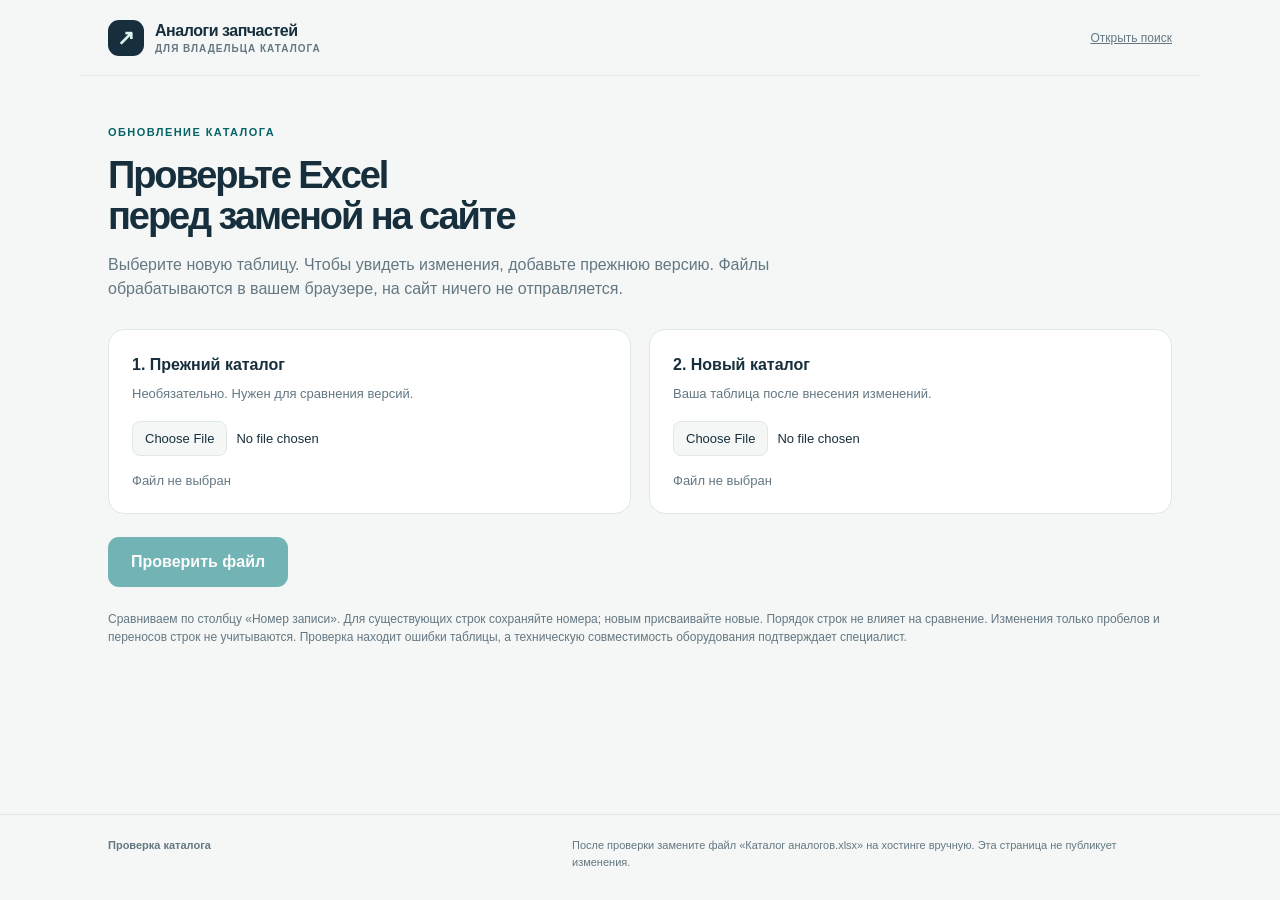
==== commit cbe8e6e4: "Add files via upload" ====
--- a/check.html
+++ b/check.html
@@ -1,10 +1,10 @@
 <!doctype html>
-<html lang="ru"><head><meta charset="utf-8"><meta name="viewport" content="width=device-width, initial-scale=1"><meta name="robots" content="noindex,nofollow"><title>Проверка обновления каталога</title><link rel="stylesheet" href="./assets/site.css?v=20261118-review1"><script defer src="./assets/vendor/jszip.min.js?v=20261118-review1"></script><script type="module" src="./assets/check.js?v=20261118-review1"></script><link rel="icon" type="image/svg+xml" href="./assets/checker-icon.svg?v=20261118-review1"><link rel="icon" type="image/png" sizes="32x32" href="./assets/checker-icon-32.png?v=20261118-review1"><link rel="apple-touch-icon" sizes="180x180" href="./assets/checker-icon-180.png?v=20261118-review1"><meta name="application-name" content="Проверка Excel"><meta name="apple-mobile-web-app-title" content="Проверка Excel"></head>
+<html lang="ru"><head><meta charset="utf-8"><meta name="viewport" content="width=device-width, initial-scale=1"><meta name="robots" content="noindex,nofollow"><title>Проверка обновления каталога</title><link rel="stylesheet" href="./assets/site.css?v=20261118-owner1"><script defer src="./assets/vendor/jszip.min.js?v=20261118-owner1"></script><script type="module" src="./assets/check.js?v=20261118-owner1"></script><link rel="icon" type="image/svg+xml" href="./assets/checker-icon.svg?v=20261118-owner1"><link rel="icon" type="image/png" sizes="32x32" href="./assets/checker-icon-32.png?v=20261118-owner1"><link rel="apple-touch-icon" sizes="180x180" href="./assets/checker-icon-180.png?v=20261118-owner1"><meta name="application-name" content="Проверка Excel"><meta name="apple-mobile-web-app-title" content="Проверка Excel"></head>
 <body>
 <header class="shell topbar"><a class="brand" href="./"><span class="mark" aria-hidden="true">↗</span><span>Аналоги запчастей<small>Для владельца каталога</small></span></a><a href="./" class="small-note">Открыть поиск</a></header>
 <main class="shell"><section class="owner-intro"><div class="eyebrow">Обновление каталога</div><h1>Проверьте Excel<br>перед заменой на сайте</h1><p>Выберите новую таблицу. Чтобы увидеть изменения, добавьте прежнюю версию. Файлы обрабатываются в вашем браузере, на сайт ничего не отправляется.</p></section>
 <div class="uploads"><section class="upload-box"><label for="oldFile">1. Прежний каталог</label><p>Необязательно. Нужен для сравнения версий.</p><input type="file" id="oldFile" accept=".xlsx"><div class="file-state" id="oldState">Файл не выбран</div></section><section class="upload-box"><label for="newFile">2. Новый каталог</label><p>Ваша таблица после внесения изменений.</p><input type="file" id="newFile" accept=".xlsx" required><div class="file-state" id="newState">Файл не выбран</div></section></div>
 <div class="check-actions"><button type="button" class="primary" id="checkBtn" disabled>Проверить файл</button><button type="button" class="secondary" id="downloadBtn" hidden>Скачать отчёт</button><span id="progress" role="status" class="small-note"></span></div>
-<p class="small-note">Сравниваем по столбцу «Номер записи». Для существующих строк сохраняйте номера; новым присваивайте новые. Порядок строк не влияет на сравнение. Проверка находит ошибки таблицы, а техническую совместимость оборудования подтверждает специалист.</p>
+<p class="small-note">Сравниваем по столбцу «Номер записи». Для существующих строк сохраняйте номера; новым присваивайте новые. Порядок строк не влияет на сравнение. Изменения только пробелов и переносов строк не учитываются. Проверка находит ошибки таблицы, а техническую совместимость оборудования подтверждает специалист.</p>
 <section id="checkResults" class="check-results" aria-live="polite"></section>
 </main><footer><div class="shell foot"><strong>Проверка каталога</strong><span>После проверки замените файл «Каталог аналогов.xlsx» на хостинге вручную. Эта страница не публикует изменения.</span></div></footer></body></html>
